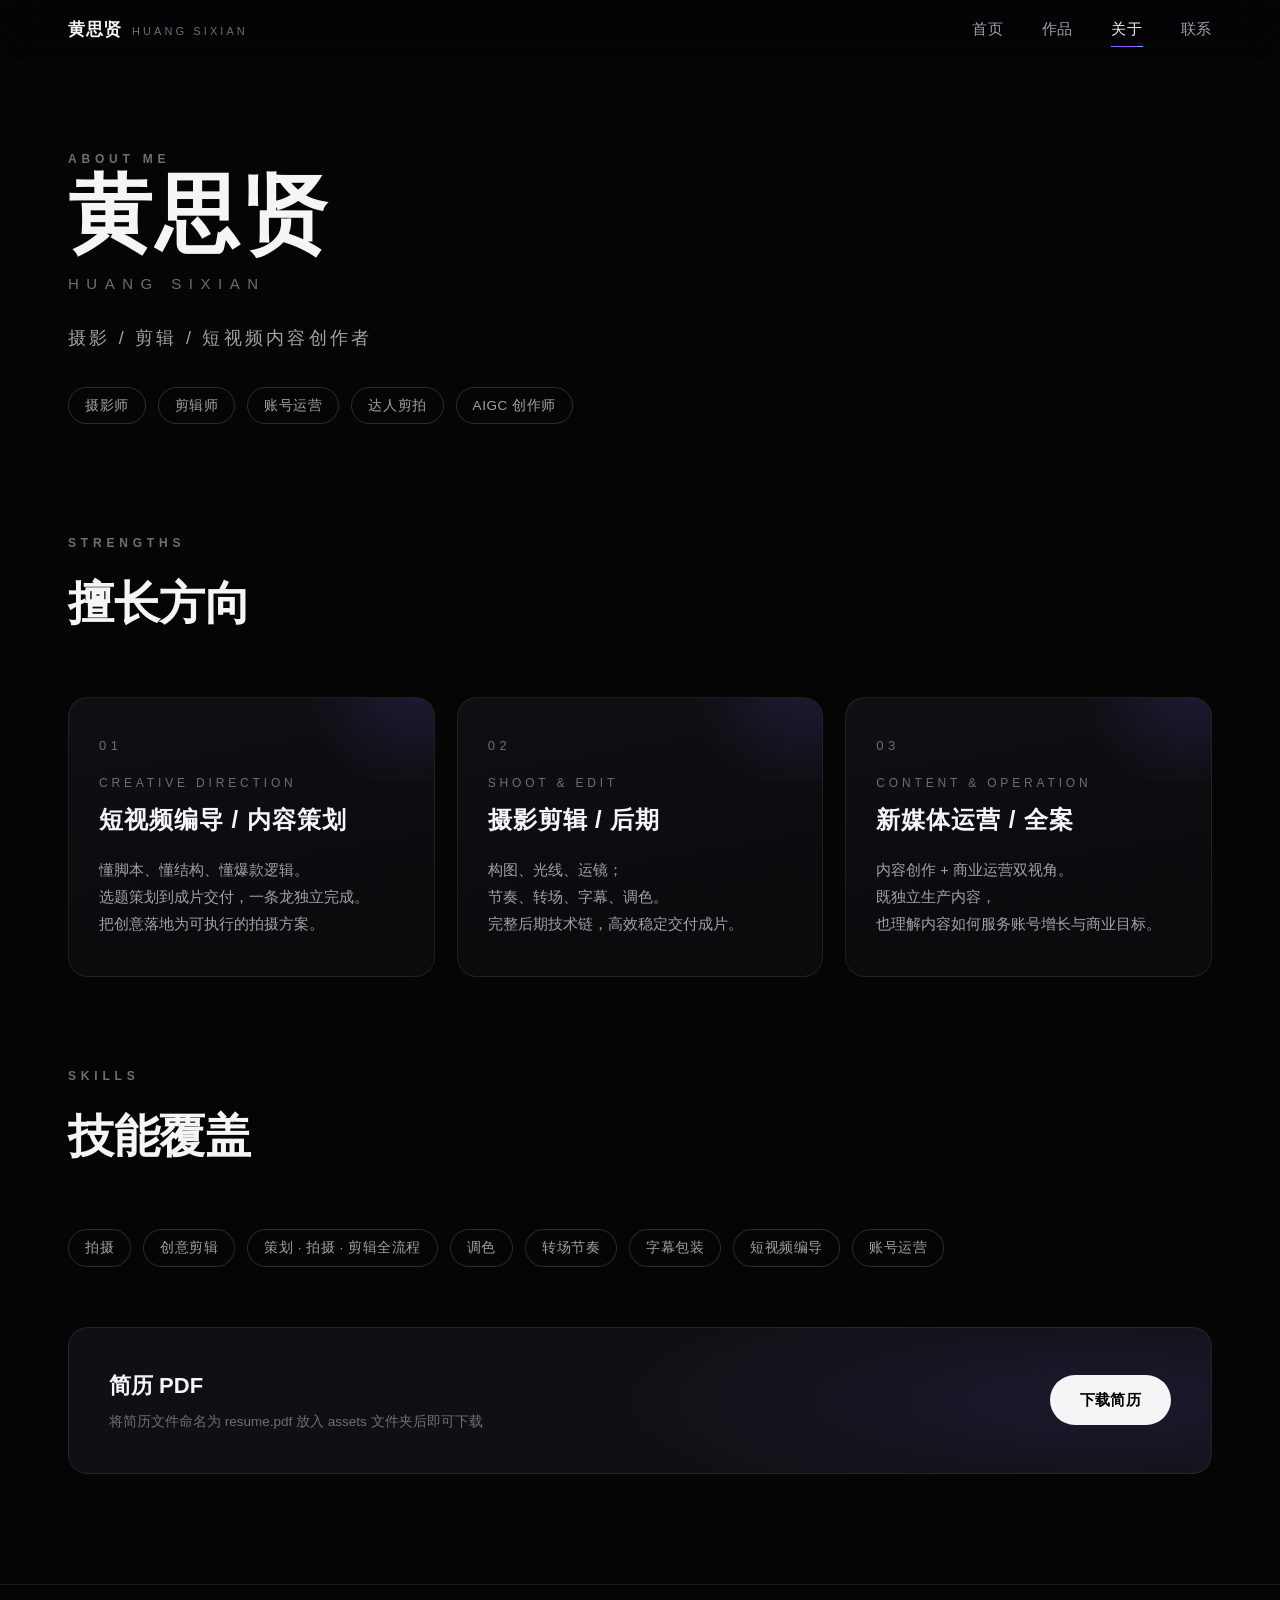
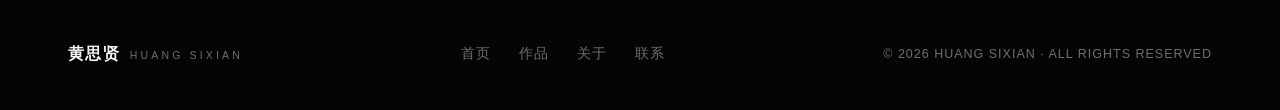
==== about.html @ 31bbf790 "作品集网站初版：30 视频 + 53 照片，纯静态零依赖" ====
<!DOCTYPE html>
<html lang="zh-CN">
<head>
<meta charset="utf-8">
<meta name="viewport" content="width=device-width, initial-scale=1">
<meta name="description" content="黄思贤 — 摄影师 / 剪辑师 / 账号运营 / AIGC 创作师">
<title>关于 · 黄思贤 HUANG SIXIAN</title>
<link rel="stylesheet" href="css/style.css">
</head>
<body>

<nav class="nav" id="nav">
  <div class="container nav-inner">
    <a class="nav-logo" href="index.html">
      <span class="cn">黄思贤</span>
      <span class="en">HUANG SIXIAN</span>
    </a>
    <div class="nav-links">
      <a href="index.html">首页</a>
      <a href="works.html">作品</a>
      <a href="about.html" class="active">关于</a>
      <a href="contact.html">联系</a>
    </div>
    <button class="nav-burger" id="navBurger" aria-label="菜单">
      <span></span><span></span><span></span>
    </button>
  </div>
</nav>

<div class="mobile-menu" id="mobileMenu">
  <div>
    <a href="index.html">首页</a>
    <div class="en">HOME</div>
  </div>
  <div>
    <a href="works.html">作品</a>
    <div class="en">WORKS</div>
  </div>
  <div>
    <a href="about.html" class="active">关于</a>
    <div class="en">ABOUT</div>
  </div>
  <div>
    <a href="contact.html">联系</a>
    <div class="en">CONTACT</div>
  </div>
</div>

<header class="about-hero">
  <div class="container">
    <p class="label reveal">ABOUT ME</p>
    <h1 class="reveal">黄思贤</h1>
    <p class="en reveal">HUANG SIXIAN</p>
    <p class="sub reveal">摄影 / 剪辑 / 短视频内容创作者</p>
    <div class="tags reveal">
      <span class="chip">摄影师</span>
      <span class="chip">剪辑师</span>
      <span class="chip">账号运营</span>
      <span class="chip">达人剪拍</span>
      <span class="chip">AIGC 创作师</span>
    </div>
  </div>
</header>

<section class="section">
  <div class="container">
    <div class="section-head reveal">
      <span class="label">STRENGTHS</span>
      <h2>擅长方向</h2>
    </div>
    <div class="adv-grid">
      <div class="adv-card reveal">
        <span class="no">01</span>
        <div class="en">CREATIVE DIRECTION</div>
        <h3>短视频编导 / 内容策划</h3>
        <p>懂脚本、懂结构、懂爆款逻辑。<br>
        选题策划到成片交付，一条龙独立完成。<br>
        把创意落地为可执行的拍摄方案。</p>
      </div>
      <div class="adv-card reveal">
        <span class="no">02</span>
        <div class="en">SHOOT &amp; EDIT</div>
        <h3>摄影剪辑 / 后期</h3>
        <p>构图、光线、运镜；<br>
        节奏、转场、字幕、调色。<br>
        完整后期技术链，高效稳定交付成片。</p>
      </div>
      <div class="adv-card reveal">
        <span class="no">03</span>
        <div class="en">CONTENT &amp; OPERATION</div>
        <h3>新媒体运营 / 全案</h3>
        <p>内容创作 + 商业运营双视角。<br>
        既独立生产内容，<br>
        也理解内容如何服务账号增长与商业目标。</p>
      </div>
    </div>

    <div class="section-head reveal" style="margin-top:90px;">
      <span class="label">SKILLS</span>
      <h2>技能覆盖</h2>
    </div>
    <div class="skill-row reveal">
      <span class="chip">拍摄</span>
      <span class="chip">创意剪辑</span>
      <span class="chip">策划 · 拍摄 · 剪辑全流程</span>
      <span class="chip">调色</span>
      <span class="chip">转场节奏</span>
      <span class="chip">字幕包装</span>
      <span class="chip">短视频编导</span>
      <span class="chip">账号运营</span>
    </div>

    <div class="resume-box reveal">
      <div>
        <h3>简历 PDF</h3>
        <p class="hint">将简历文件命名为 resume.pdf 放入 assets 文件夹后即可下载</p>
      </div>
      <a class="btn" href="assets/resume.pdf">下载简历</a>
    </div>
  </div>
</section>

<footer>
  <div class="container footer-inner">
    <div class="footer-brand">
      <span class="cn">黄思贤</span>
      <span class="en">HUANG SIXIAN</span>
    </div>
    <div class="footer-links">
      <a href="index.html">首页</a>
      <a href="works.html">作品</a>
      <a href="about.html">关于</a>
      <a href="contact.html">联系</a>
    </div>
    <div class="footer-copy">© 2026 HUANG SIXIAN · ALL RIGHTS RESERVED</div>
  </div>
</footer>

<div class="toast" id="toast"></div>

<script src="js/data.js"></script>
<script src="js/main.js"></script>
</body>
</html>
---- css/style.css ----
/* ============================================
   黄思贤作品集 · 全局样式
   深色 · 克制 · 电影感
   ============================================ */

:root {
  --bg: #050506;
  --bg-2: #0b0b0e;
  --card: #101014;
  --line: rgba(255, 255, 255, 0.08);
  --line-strong: rgba(255, 255, 255, 0.16);
  --text: #f5f5f7;
  --text-2: #a1a1a6;
  --text-3: #6e6e73;
  --grad: linear-gradient(120deg, #5b8cff, #7c5cff 38%, #b44aff 68%, #4dd8ff);
  --font: -apple-system, BlinkMacSystemFont, "SF Pro SC", "PingFang SC",
          "Microsoft YaHei UI", "Microsoft YaHei", "Segoe UI", sans-serif;
  --ease: cubic-bezier(0.22, 0.61, 0.21, 1);
  --nav-h: 60px;
}

* { margin: 0; padding: 0; box-sizing: border-box; }

html {
  scroll-behavior: smooth;
  -webkit-text-size-adjust: 100%;
}

body {
  background: var(--bg);
  color: var(--text);
  font-family: var(--font);
  font-size: 16px;
  line-height: 1.6;
  -webkit-font-smoothing: antialiased;
  overflow-x: hidden;
}

::selection { background: rgba(124, 92, 255, 0.4); }

img, video { display: block; max-width: 100%; }
a { color: inherit; text-decoration: none; }
button { font-family: inherit; }

/* ---------- 通用 ---------- */

.container { max-width: 1200px; margin: 0 auto; padding: 0 28px; }

.label {
  font-size: 12px;
  font-weight: 600;
  letter-spacing: 0.4em;
  text-transform: uppercase;
  color: var(--text-3);
}

.section { padding: 110px 0; }

.section-head { margin-bottom: 56px; }
.section-head .label { display: block; margin-bottom: 14px; }
.section-head h2 {
  font-size: clamp(30px, 4.5vw, 46px);
  font-weight: 600;
  letter-spacing: -0.01em;
}

.grad-line {
  height: 1px;
  background: linear-gradient(90deg, transparent, rgba(124, 92, 255, 0.45), rgba(77, 216, 255, 0.45), transparent);
}

.grad-text {
  background: var(--grad);
  -webkit-background-clip: text;
  background-clip: text;
  -webkit-text-fill-color: transparent;
  color: transparent;
}

/* 按钮 */
.btn {
  display: inline-flex;
  align-items: center;
  justify-content: center;
  gap: 8px;
  padding: 13px 30px;
  border-radius: 999px;
  background: #f5f5f7;
  color: #000;
  font-size: 15px;
  font-weight: 600;
  letter-spacing: 0.02em;
  transition: transform 0.35s var(--ease), opacity 0.35s var(--ease), background 0.35s var(--ease);
}
.btn:hover { transform: translateY(-2px); opacity: 0.9; }
.btn:active { transform: translateY(0) scale(0.98); }

.btn-ghost {
  display: inline-flex;
  align-items: center;
  justify-content: center;
  gap: 8px;
  padding: 13px 30px;
  border-radius: 999px;
  border: 1px solid var(--line-strong);
  color: var(--text);
  font-size: 15px;
  font-weight: 500;
  letter-spacing: 0.02em;
  background: rgba(255, 255, 255, 0.02);
  transition: border-color 0.35s var(--ease), background 0.35s var(--ease), transform 0.35s var(--ease);
}
.btn-ghost:hover { border-color: rgba(255, 255, 255, 0.4); background: rgba(255, 255, 255, 0.06); transform: translateY(-2px); }

.chip {
  display: inline-block;
  padding: 7px 16px;
  border: 1px solid var(--line-strong);
  border-radius: 999px;
  font-size: 13.5px;
  color: var(--text-2);
  letter-spacing: 0.04em;
}

/* 滚动渐入 */
.reveal {
  opacity: 0;
  transform: translateY(26px);
  transition: opacity 0.9s var(--ease), transform 0.9s var(--ease);
}
.reveal.visible { opacity: 1; transform: none; }

/* ---------- 导航 ---------- */

.nav {
  position: fixed;
  top: 0; left: 0; right: 0;
  z-index: 100;
  height: var(--nav-h);
  background: rgba(5, 5, 6, 0.55);
  -webkit-backdrop-filter: blur(22px) saturate(1.5);
  backdrop-filter: blur(22px) saturate(1.5);
  border-bottom: 1px solid transparent;
  transition: border-color 0.4s var(--ease), background 0.4s var(--ease);
}
.nav.scrolled { border-bottom-color: var(--line); background: rgba(5, 5, 6, 0.78); }

.nav-inner {
  height: 100%;
  display: flex;
  align-items: center;
  justify-content: space-between;
}

.nav-logo { display: flex; align-items: baseline; gap: 10px; }
.nav-logo .cn { font-size: 17px; font-weight: 600; letter-spacing: 0.06em; }
.nav-logo .en { font-size: 11px; font-weight: 500; letter-spacing: 0.28em; color: var(--text-3); }

.nav-links { display: flex; align-items: center; gap: 38px; }
.nav-links a {
  position: relative;
  font-size: 14.5px;
  color: var(--text-2);
  letter-spacing: 0.05em;
  padding: 6px 0;
  transition: color 0.3s var(--ease);
}
.nav-links a::after {
  content: "";
  position: absolute;
  left: 0; bottom: 0;
  width: 0; height: 1px;
  background: var(--grad);
  transition: width 0.35s var(--ease);
}
.nav-links a:hover { color: var(--text); }
.nav-links a:hover::after { width: 100%; }
.nav-links a.active { color: var(--text); }
.nav-links a.active::after { width: 100%; }

.nav-burger {
  display: none;
  flex-direction: column;
  gap: 5px;
  background: none;
  border: 0;
  cursor: pointer;
  padding: 8px;
}
.nav-burger span {
  width: 22px; height: 1.5px;
  background: var(--text);
  transition: transform 0.35s var(--ease), opacity 0.35s var(--ease);
}
.nav-burger.open span:nth-child(1) { transform: translateY(6.5px) rotate(45deg); }
.nav-burger.open span:nth-child(2) { opacity: 0; }
.nav-burger.open span:nth-child(3) { transform: translateY(-6.5px) rotate(-45deg); }

/* 移动端菜单 */
.mobile-menu {
  position: fixed;
  inset: 0;
  z-index: 99;
  background: rgba(5, 5, 6, 0.96);
  -webkit-backdrop-filter: blur(30px);
  backdrop-filter: blur(30px);
  display: flex;
  flex-direction: column;
  align-items: center;
  justify-content: center;
  gap: 34px;
  opacity: 0;
  pointer-events: none;
  transition: opacity 0.45s var(--ease);
}
.mobile-menu.open { opacity: 1; pointer-events: auto; }
.mobile-menu a {
  font-size: 26px;
  font-weight: 500;
  letter-spacing: 0.12em;
  color: var(--text-2);
  transition: color 0.3s var(--ease), transform 0.45s var(--ease);
  transform: translateY(14px);
}
.mobile-menu.open a { transform: none; }
.mobile-menu a:hover, .mobile-menu a.active { color: var(--text); }
.mobile-menu .en { font-size: 11px; letter-spacing: 0.4em; color: var(--text-3); margin-top: 8px; }

/* ---------- 首页 Hero ---------- */

.hero {
  position: relative;
  height: 100svh;
  min-height: 620px;
  overflow: hidden;
  display: flex;
  align-items: center;
}
.hero-bg {
  position: absolute;
  inset: -8% 0;
  z-index: 0;
  pointer-events: none;
}
.hero-bg video {
  width: 100%; height: 100%;
  object-fit: cover;
  opacity: 0.62;
  will-change: transform;
}
.hero-veil {
  position: absolute;
  inset: 0;
  z-index: 1;
  background:
    linear-gradient(180deg, rgba(5, 5, 6, 0.72) 0%, rgba(5, 5, 6, 0.25) 45%, var(--bg) 96%),
    radial-gradient(ellipse 80% 55% at 50% 40%, rgba(124, 92, 255, 0.12), transparent 70%);
}
.hero-content {
  position: relative;
  z-index: 2;
  width: 100%;
  padding-top: var(--nav-h);
}
.hero-content .label {
  display: block;
  margin-bottom: 22px;
  opacity: 0;
  animation: rise 1.1s var(--ease) 0.25s forwards;
}
.hero-content h1 {
  font-size: clamp(58px, 11vw, 118px);
  font-weight: 600;
  letter-spacing: 0.04em;
  line-height: 1.05;
  opacity: 0;
  animation: rise 1.2s var(--ease) 0.42s forwards;
}
.hero-en {
  margin-top: 10px;
  font-size: clamp(15px, 2.2vw, 22px);
  font-weight: 500;
  letter-spacing: 0.5em;
  color: var(--text-2);
  text-transform: uppercase;
  opacity: 0;
  animation: rise 1.2s var(--ease) 0.58s forwards;
}
.hero-sub {
  margin-top: 26px;
  font-size: clamp(15px, 2vw, 18px);
  color: var(--text-2);
  letter-spacing: 0.28em;
  opacity: 0;
  animation: rise 1.2s var(--ease) 0.74s forwards;
}
.hero-cta {
  margin-top: 46px;
  display: flex;
  gap: 16px;
  flex-wrap: wrap;
  opacity: 0;
  animation: rise 1.2s var(--ease) 0.9s forwards;
}
.hero-glow {
  position: absolute;
  z-index: 1;
  right: -12%;
  bottom: -30%;
  width: 56vw;
  height: 56vw;
  background: radial-gradient(circle, rgba(124, 92, 255, 0.16), rgba(77, 216, 255, 0.05) 55%, transparent 72%);
  filter: blur(20px);
  pointer-events: none;
}
@keyframes rise {
  from { opacity: 0; transform: translateY(34px); }
  to { opacity: 1; transform: none; }
}

.scroll-hint {
  position: absolute;
  z-index: 2;
  left: 50%;
  bottom: 34px;
  transform: translateX(-50%);
  width: 1px; height: 44px;
  background: var(--line-strong);
  overflow: hidden;
}
.scroll-hint::after {
  content: "";
  position: absolute;
  left: 0; top: -40%;
  width: 100%; height: 40%;
  background: var(--grad);
  animation: drip 2.2s var(--ease) infinite;
}
@keyframes drip {
  0% { top: -40%; }
  60%, 100% { top: 110%; }
}

/* ---------- 数据条 ---------- */

.stats { border-bottom: 1px solid var(--line); }
.stats-inner {
  display: grid;
  grid-template-columns: repeat(4, 1fr);
  gap: 24px;
  padding: 64px 0;
}
.stat { text-align: center; }
.stat .num {
  font-size: clamp(34px, 5vw, 52px);
  font-weight: 600;
  letter-spacing: -0.02em;
  background: var(--grad);
  -webkit-background-clip: text;
  background-clip: text;
  -webkit-text-fill-color: transparent;
  color: transparent;
}
.stat .cap {
  margin-top: 8px;
  font-size: 12.5px;
  letter-spacing: 0.3em;
  color: var(--text-3);
}

/* ---------- 作品卡片 ---------- */

.work-card {
  position: relative;
  border-radius: 18px;
  overflow: hidden;
  background: var(--card);
  border: 1px solid var(--line);
  cursor: pointer;
  transition: transform 0.5s var(--ease), border-color 0.5s var(--ease), box-shadow 0.5s var(--ease);
}
.work-card:hover {
  transform: translateY(-6px);
  border-color: var(--line-strong);
  box-shadow: 0 24px 60px rgba(0, 0, 0, 0.55), 0 0 0 1px rgba(124, 92, 255, 0.12);
}
.work-card .thumb {
  position: relative;
  aspect-ratio: 16 / 9;
  overflow: hidden;
}
.work-card .poster {
  position: absolute;
  inset: 0;
  display: flex;
  flex-direction: column;
  align-items: center;
  justify-content: center;
  gap: 10px;
  background:
    radial-gradient(ellipse 90% 80% at 50% 0%, rgba(124, 92, 255, 0.22), transparent 62%),
    linear-gradient(160deg, #16161c, #0a0a0e 70%);
  transition: opacity 0.45s var(--ease), transform 0.6s var(--ease);
}
.work-card:hover .poster { transform: scale(1.045); }
.work-card img.cover {
  position: absolute;
  inset: 0;
  width: 100%;
  height: 100%;
  object-fit: cover;
}
.work-card video.still {
  position: absolute;
  inset: 0;
  width: 100%;
  height: 100%;
  object-fit: cover;
}
.work-card .poster .play {
  margin-top: 6px;
  width: 52px; height: 52px;
  border-radius: 50%;
  border: 1px solid var(--line-strong);
  background: rgba(255, 255, 255, 0.04);
  display: flex;
  align-items: center;
  justify-content: center;
  transition: background 0.4s var(--ease), transform 0.4s var(--ease);
}
.work-card:hover .poster .play { background: rgba(255, 255, 255, 0.12); transform: scale(1.08); }
.work-card .poster .play svg { width: 16px; height: 16px; fill: var(--text); margin-left: 2px; }
.work-card video.preview {
  position: absolute;
  inset: 0;
  width: 100%; height: 100%;
  object-fit: cover;
  opacity: 0;
  transition: opacity 0.5s var(--ease);
}
.work-card:hover video.preview { opacity: 1; }
.work-card .badge {
  position: absolute;
  top: 14px; right: 14px;
  z-index: 2;
  padding: 4px 12px;
  border-radius: 999px;
  font-size: 12px;
  font-weight: 600;
  letter-spacing: 0.06em;
  color: #fff;
  background: var(--grad);
}
.work-card .info {
  position: relative;
  padding: 18px 20px 20px;
  display: flex;
  align-items: center;
  justify-content: space-between;
  gap: 12px;
  background: linear-gradient(180deg, var(--card), #0c0c10);
}
.work-card .info .t { font-size: 16.5px; font-weight: 600; letter-spacing: 0.03em; }
.work-card .info .r { font-size: 12.5px; color: var(--text-3); letter-spacing: 0.08em; white-space: nowrap; }
.work-card .info .arrow { color: var(--text-3); transition: transform 0.4s var(--ease), color 0.4s var(--ease); }
.work-card:hover .info .arrow { transform: translateX(4px); color: var(--text); }

/* 精选横向滚动 */
.featured-row {
  display: flex;
  gap: 22px;
  overflow-x: auto;
  padding: 6px 4px 26px;
  scroll-snap-type: x mandatory;
  scrollbar-width: none;
}
.featured-row::-webkit-scrollbar { display: none; }
.featured-row .work-card { flex: 0 0 min(420px, 82vw); scroll-snap-align: start; }

/* 作品页网格 */
.work-grid {
  display: grid;
  grid-template-columns: repeat(3, 1fr);
  gap: 22px;
}

/* 筛选条 */
.filter-bar {
  position: sticky;
  top: var(--nav-h);
  z-index: 90;
  background: rgba(5, 5, 6, 0.8);
  -webkit-backdrop-filter: blur(20px) saturate(1.4);
  backdrop-filter: blur(20px) saturate(1.4);
  border-bottom: 1px solid var(--line);
  padding: 14px 0;
}
.filter-row {
  display: flex;
  gap: 10px;
  overflow-x: auto;
  scrollbar-width: none;
}
.filter-row::-webkit-scrollbar { display: none; }
.filter-btn {
  flex: 0 0 auto;
  padding: 9px 20px;
  border-radius: 999px;
  border: 1px solid var(--line);
  background: transparent;
  color: var(--text-2);
  font-size: 14px;
  letter-spacing: 0.05em;
  cursor: pointer;
  transition: all 0.35s var(--ease);
}
.filter-btn:hover { color: var(--text); border-color: var(--line-strong); }
.filter-btn.active {
  background: #f5f5f7;
  border-color: #f5f5f7;
  color: #000;
  font-weight: 600;
}

/* ---------- 摄影画廊 ---------- */

.photo-group { margin-bottom: 72px; }
.photo-group-head {
  display: flex;
  align-items: baseline;
  gap: 14px;
  margin-bottom: 26px;
}
.photo-group-head h3 { font-size: 26px; font-weight: 600; letter-spacing: 0.05em; }
.photo-group-head .en { font-size: 11px; letter-spacing: 0.4em; color: var(--text-3); }

.masonry { columns: 3 260px; column-gap: 16px; }
.masonry .photo-item {
  position: relative;
  break-inside: avoid;
  margin-bottom: 16px;
  border-radius: 14px;
  overflow: hidden;
  cursor: zoom-in;
  border: 1px solid transparent;
  transition: border-color 0.4s var(--ease), transform 0.5s var(--ease);
}
.masonry .photo-item:hover { border-color: var(--line-strong); transform: scale(1.015); }
.masonry .photo-item img {
  width: 100%;
  height: auto;
  transition: transform 0.6s var(--ease);
}
.masonry .photo-item:hover img { transform: scale(1.04); }

/* 灯箱 */
.lightbox {
  position: fixed;
  inset: 0;
  z-index: 200;
  background: rgba(3, 3, 4, 0.94);
  -webkit-backdrop-filter: blur(18px);
  backdrop-filter: blur(18px);
  display: flex;
  align-items: center;
  justify-content: center;
  opacity: 0;
  pointer-events: none;
  transition: opacity 0.4s var(--ease);
}
.lightbox.open { opacity: 1; pointer-events: auto; }
.lightbox img {
  max-width: 92vw;
  max-height: 86vh;
  border-radius: 8px;
  box-shadow: 0 40px 120px rgba(0, 0, 0, 0.8);
  transform: scale(0.97);
  transition: transform 0.45s var(--ease);
}
.lightbox.open img { transform: scale(1); }
.lightbox .lb-btn {
  position: absolute;
  z-index: 2;
  width: 46px; height: 46px;
  border-radius: 50%;
  border: 1px solid var(--line-strong);
  background: rgba(255, 255, 255, 0.05);
  color: var(--text);
  font-size: 20px;
  cursor: pointer;
  display: flex;
  align-items: center;
  justify-content: center;
  transition: background 0.3s var(--ease);
}
.lightbox .lb-btn:hover { background: rgba(255, 255, 255, 0.14); }
.lightbox .lb-prev { left: 3vw; }
.lightbox .lb-next { right: 3vw; }
.lightbox .lb-close { top: 24px; right: 24px; font-size: 15px; }
.lightbox .lb-count {
  position: absolute;
  bottom: 26px; left: 50%;
  transform: translateX(-50%);
  font-size: 13px;
  letter-spacing: 0.25em;
  color: var(--text-3);
}

/* ---------- 详情页 ---------- */

.detail-hero { padding-top: calc(var(--nav-h) + 56px); }
.detail-back {
  display: inline-flex;
  align-items: center;
  gap: 8px;
  font-size: 13.5px;
  letter-spacing: 0.12em;
  color: var(--text-3);
  margin-bottom: 30px;
  transition: color 0.3s var(--ease);
}
.detail-back:hover { color: var(--text); }
.detail-video {
  position: relative;
  border-radius: 20px;
  overflow: hidden;
  border: 1px solid var(--line);
  background: #000;
  box-shadow: 0 40px 100px rgba(0, 0, 0, 0.6);
}
.detail-video video { width: 100%; aspect-ratio: 16 / 9; object-fit: contain; background: #000; }
.detail-body {
  display: grid;
  grid-template-columns: 1.6fr 1fr;
  gap: 56px;
  padding: 60px 0 30px;
}
.detail-title { font-size: clamp(30px, 4vw, 42px); font-weight: 600; letter-spacing: 0.02em; }
.detail-cat { margin-top: 14px; display: flex; align-items: center; gap: 12px; flex-wrap: wrap; }
.detail-desc { margin-top: 26px; color: var(--text-2); font-size: 16px; max-width: 560px; }
.detail-tags { margin-top: 26px; display: flex; gap: 10px; flex-wrap: wrap; }
.detail-meta {
  border: 1px solid var(--line);
  border-radius: 18px;
  padding: 26px 28px;
  background: var(--card);
  align-self: start;
}
.detail-meta .row {
  display: flex;
  justify-content: space-between;
  gap: 20px;
  padding: 13px 0;
  border-bottom: 1px solid var(--line);
  font-size: 14.5px;
}
.detail-meta .row:last-child { border-bottom: 0; }
.detail-meta .k { color: var(--text-3); letter-spacing: 0.1em; white-space: nowrap; }
.detail-meta .v { color: var(--text); text-align: right; }

.detail-nav {
  display: grid;
  grid-template-columns: 1fr 1fr;
  gap: 16px;
  padding: 30px 0 90px;
}
.detail-nav a {
  display: flex;
  flex-direction: column;
  gap: 4px;
  padding: 20px 24px;
  border: 1px solid var(--line);
  border-radius: 16px;
  background: var(--card);
  transition: border-color 0.4s var(--ease), transform 0.4s var(--ease);
}
.detail-nav a:hover { border-color: var(--line-strong); transform: translateY(-3px); }
.detail-nav a.next { align-items: flex-end; text-align: right; }
.detail-nav .k { font-size: 11px; letter-spacing: 0.3em; color: var(--text-3); }
.detail-nav .t { font-size: 16px; font-weight: 600; margin-top: 4px; }

.related { padding: 70px 0 110px; }

/* ---------- 关于页 ---------- */

.about-hero { padding-top: calc(var(--nav-h) + 90px); }
.about-hero h1 {
  font-size: clamp(46px, 8vw, 84px);
  font-weight: 600;
  letter-spacing: 0.04em;
  line-height: 1.08;
}
.about-hero .en {
  margin-top: 12px;
  font-size: 15px;
  letter-spacing: 0.5em;
  color: var(--text-3);
  text-transform: uppercase;
}
.about-hero .sub {
  margin-top: 28px;
  font-size: 18px;
  color: var(--text-2);
  letter-spacing: 0.18em;
}
.about-hero .tags { margin-top: 34px; display: flex; gap: 12px; flex-wrap: wrap; }

.adv-grid {
  display: grid;
  grid-template-columns: repeat(3, 1fr);
  gap: 22px;
}
.adv-card {
  position: relative;
  border: 1px solid var(--line);
  border-radius: 20px;
  padding: 34px 30px 38px;
  background: linear-gradient(170deg, var(--card), #0b0b0e 75%);
  overflow: hidden;
  transition: transform 0.5s var(--ease), border-color 0.5s var(--ease);
}
.adv-card:hover { transform: translateY(-6px); border-color: var(--line-strong); }
.adv-card::before {
  content: "";
  position: absolute;
  top: -40%; right: -30%;
  width: 70%; height: 70%;
  background: radial-gradient(circle, rgba(124, 92, 255, 0.14), transparent 70%);
  pointer-events: none;
}
.adv-card .no {
  font-size: 13px;
  letter-spacing: 0.35em;
  color: var(--text-3);
}
.adv-card .en {
  margin-top: 16px;
  font-size: 12px;
  letter-spacing: 0.32em;
  color: var(--text-3);
  text-transform: uppercase;
}
.adv-card h3 {
  margin-top: 8px;
  font-size: 24px;
  font-weight: 600;
  letter-spacing: 0.04em;
}
.adv-card p {
  margin-top: 18px;
  font-size: 14.5px;
  color: var(--text-2);
  line-height: 1.85;
}

.skill-row { display: flex; gap: 12px; flex-wrap: wrap; margin-top: 30px; }

.resume-box {
  margin-top: 60px;
  border: 1px solid var(--line);
  border-radius: 20px;
  padding: 40px;
  display: flex;
  align-items: center;
  justify-content: space-between;
  gap: 24px;
  flex-wrap: wrap;
  background:
    radial-gradient(ellipse 60% 120% at 90% 50%, rgba(124, 92, 255, 0.1), transparent 70%),
    var(--card);
}
.resume-box h3 { font-size: 22px; font-weight: 600; }
.resume-box .hint { margin-top: 8px; font-size: 13.5px; color: var(--text-3); }

/* ---------- 联系页 ---------- */

.contact-grid {
  display: grid;
  grid-template-columns: repeat(3, 1fr);
  gap: 22px;
}
.contact-card {
  position: relative;
  border: 1px solid var(--line);
  border-radius: 20px;
  padding: 34px 32px;
  background: var(--card);
  cursor: pointer;
  overflow: hidden;
  transition: transform 0.5s var(--ease), border-color 0.5s var(--ease);
}
.contact-card:hover { transform: translateY(-5px); border-color: var(--line-strong); }
.contact-card::before {
  content: "";
  position: absolute;
  top: -50%; right: -25%;
  width: 60%; height: 60%;
  background: radial-gradient(circle, rgba(77, 216, 255, 0.1), transparent 70%);
  pointer-events: none;
}
.contact-card .icon {
  width: 44px; height: 44px;
  border-radius: 12px;
  border: 1px solid var(--line-strong);
  display: flex;
  align-items: center;
  justify-content: center;
  margin-bottom: 20px;
  background: rgba(255, 255, 255, 0.03);
}
.contact-card .icon svg { width: 19px; height: 19px; stroke: var(--text-2); }
.contact-card .en { font-size: 11px; letter-spacing: 0.4em; color: var(--text-3); text-transform: uppercase; }
.contact-card .val { margin-top: 10px; font-size: 19px; font-weight: 600; letter-spacing: 0.03em; word-break: break-all; }
.contact-card .tip {
  position: absolute;
  top: 34px; right: 32px;
  font-size: 11.5px;
  letter-spacing: 0.15em;
  color: var(--text-3);
  opacity: 0;
  transition: opacity 0.35s var(--ease);
}
.contact-card:hover .tip { opacity: 1; }

.contact-note {
  margin-top: 34px;
  text-align: center;
  font-size: 14px;
  color: var(--text-3);
  letter-spacing: 0.1em;
}

/* ---------- CTA ---------- */

.cta {
  padding: 130px 0;
  text-align: center;
}
.cta h2 {
  font-size: clamp(32px, 5vw, 52px);
  font-weight: 600;
  letter-spacing: 0.02em;
}
.cta p {
  margin-top: 18px;
  color: var(--text-2);
  letter-spacing: 0.12em;
}
.cta .btn { margin-top: 38px; }

/* ---------- 页脚 ---------- */

footer {
  border-top: 1px solid var(--line);
  padding: 56px 0 44px;
}
.footer-inner {
  display: flex;
  align-items: center;
  justify-content: space-between;
  gap: 24px;
  flex-wrap: wrap;
}
.footer-brand { display: flex; align-items: baseline; gap: 10px; }
.footer-brand .cn { font-size: 16px; font-weight: 600; letter-spacing: 0.08em; }
.footer-brand .en { font-size: 10.5px; letter-spacing: 0.3em; color: var(--text-3); }
.footer-links { display: flex; gap: 28px; }
.footer-links a { font-size: 13.5px; color: var(--text-3); letter-spacing: 0.08em; transition: color 0.3s var(--ease); }
.footer-links a:hover { color: var(--text); }
.footer-copy { font-size: 12.5px; color: var(--text-3); letter-spacing: 0.08em; }

/* ---------- Toast ---------- */

.toast {
  position: fixed;
  left: 50%;
  bottom: 44px;
  z-index: 300;
  transform: translateX(-50%) translateY(20px);
  padding: 12px 26px;
  border-radius: 999px;
  background: rgba(245, 245, 247, 0.94);
  color: #000;
  font-size: 14px;
  font-weight: 500;
  letter-spacing: 0.05em;
  opacity: 0;
  pointer-events: none;
  transition: opacity 0.4s var(--ease), transform 0.4s var(--ease);
}
.toast.show { opacity: 1; transform: translateX(-50%) translateY(0); }

/* ---------- 响应式 ---------- */

@media (max-width: 900px) {
  .nav-links { display: none; }
  .nav-burger { display: flex; }
  .work-grid { grid-template-columns: repeat(2, 1fr); }
  .detail-body { grid-template-columns: 1fr; gap: 34px; }
  .detail-meta { order: -1; }
  .adv-grid { grid-template-columns: 1fr; }
  .contact-grid { grid-template-columns: 1fr; }
  .stats-inner { grid-template-columns: repeat(2, 1fr); gap: 36px; }
  .section { padding: 80px 0; }
}

@media (max-width: 560px) {
  .work-grid { grid-template-columns: 1fr; }
  .masonry { columns: 2 150px; }
  .container { padding: 0 20px; }
  .detail-nav { grid-template-columns: 1fr; }
  .detail-nav a.next { align-items: flex-start; text-align: left; }
}
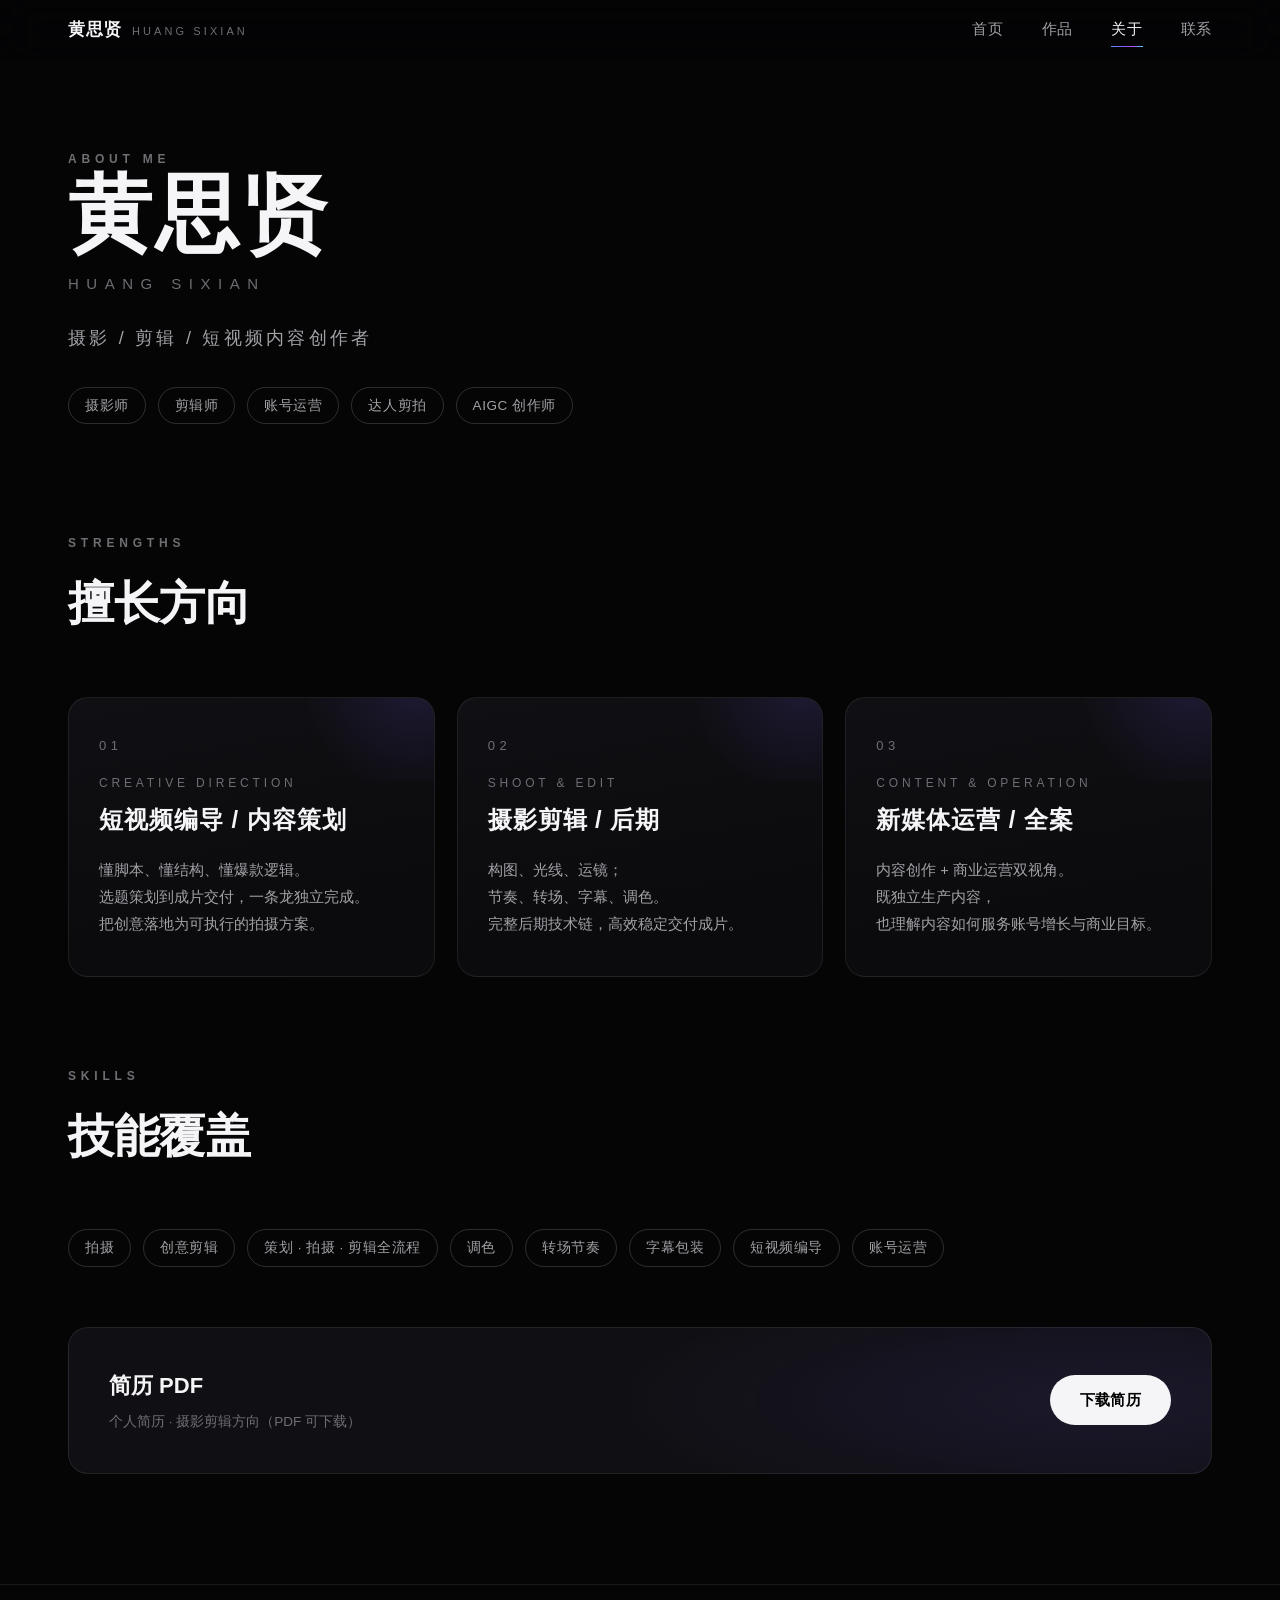
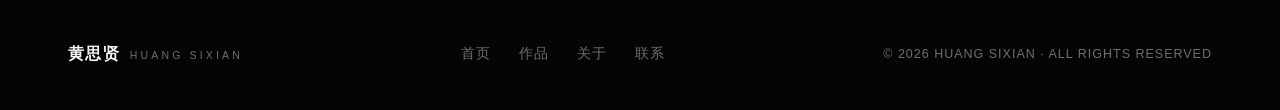
==== commit cf87ef88: "添加简历 PDF 到关于页" ====
--- a/about.html
+++ b/about.html
@@ -113,7 +113,7 @@
     <div class="resume-box reveal">
       <div>
         <h3>简历 PDF</h3>
-        <p class="hint">将简历文件命名为 resume.pdf 放入 assets 文件夹后即可下载</p>
+        <p class="hint">个人简历 · 摄影剪辑方向（PDF 可下载）</p>
       </div>
       <a class="btn" href="assets/resume.pdf">下载简历</a>
     </div>
